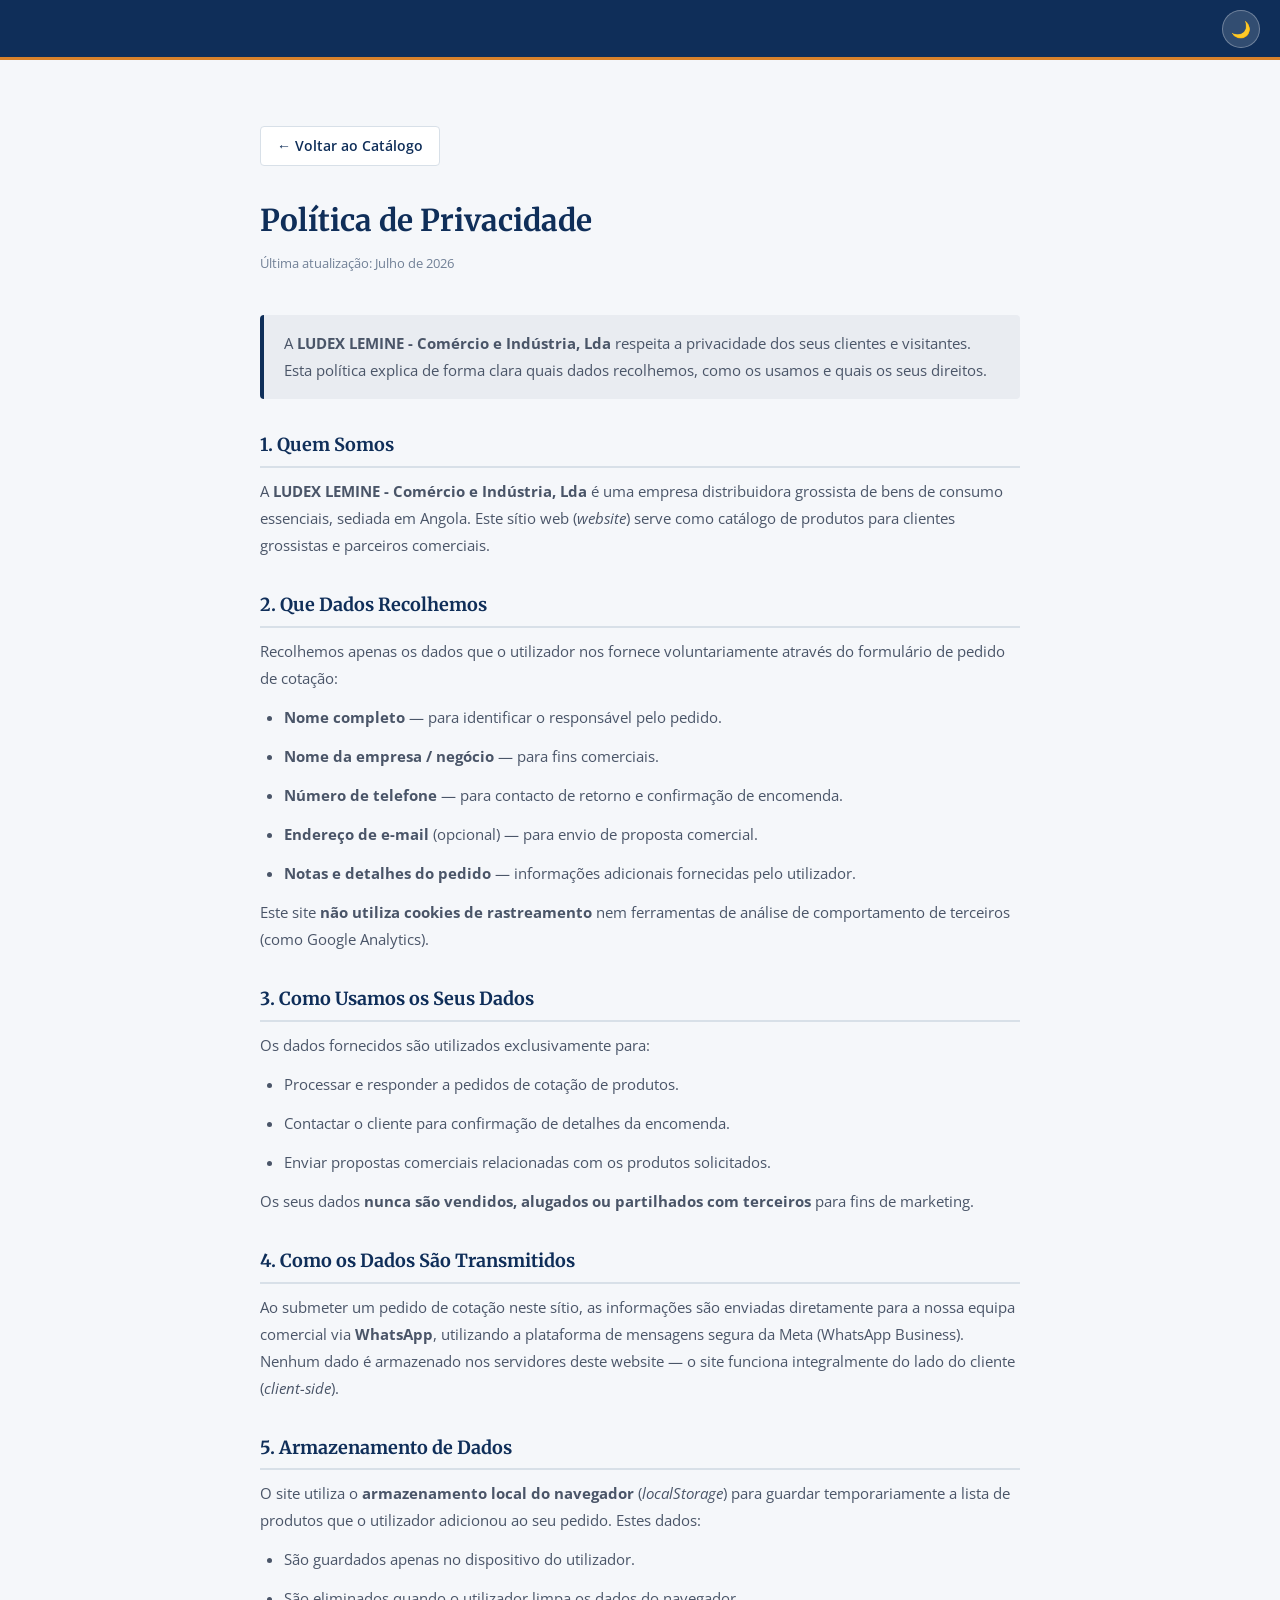
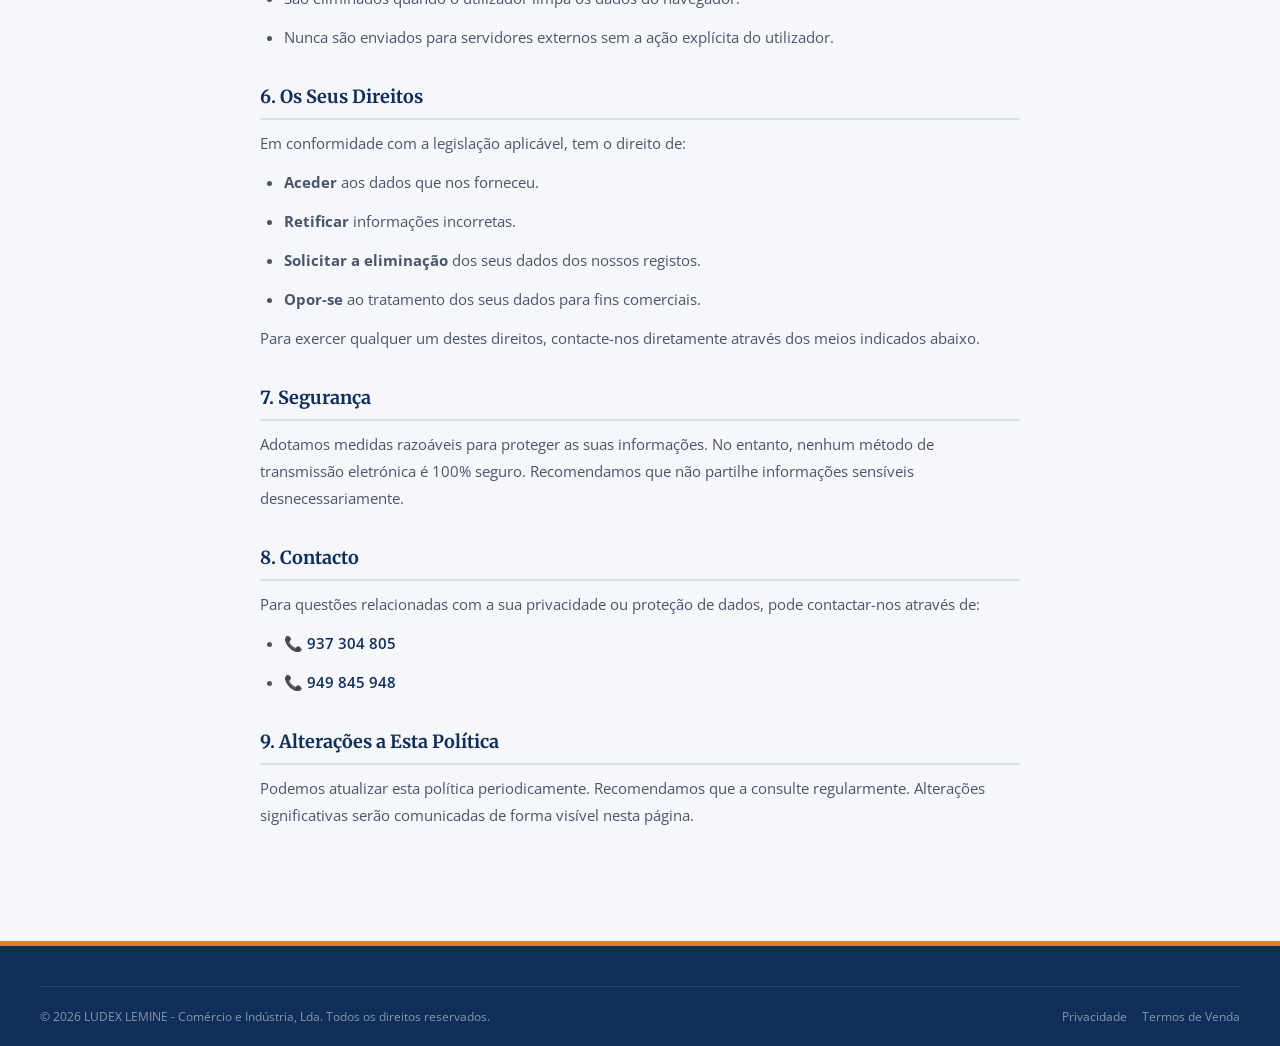
==== privacidade.html @ 573f387b "Update WhatsApp number to 937304805, remove logo from legal pages, fix dark mode in privacidade" ====
<!DOCTYPE html>
<html lang="pt">

<head>
    <meta charset="UTF-8">
    <meta name="viewport" content="width=device-width, initial-scale=1.0">
    <title>Política de Privacidade | LUDEX LEMINE</title>
    <meta name="description"
        content="Política de privacidade da LUDEX LEMINE - Comércio e Indústria, Lda. Saiba como tratamos os seus dados pessoais.">
    <link rel="stylesheet" href="index.css">
    <!-- Anti-flash: apply saved theme before CSS paints -->
    <script>(function(){var t=localStorage.getItem('ludex_theme'),d=window.matchMedia&&window.matchMedia('(prefers-color-scheme: dark)').matches;if(t==='dark'||(!t&&d))document.documentElement.setAttribute('data-theme','dark');}());</script>
    <style>
        .legal-page {
            max-width: 800px;
            margin: 40px auto;
            padding: 0 20px 60px;
        }

        .legal-page h1 {
            font-size: 30px;
            margin-bottom: 8px;
        }

        .legal-page .last-updated {
            font-size: 13px;
            color: #718096;
            margin-bottom: 40px;
        }

        .legal-page h2 {
            font-size: 18px;
            margin: 32px 0 10px;
            padding-bottom: 6px;
            border-bottom: 2px solid var(--color-border);
        }

        .legal-page p,
        .legal-page li {
            font-size: 15px;
            color: #4A5568;
            line-height: 1.8;
            margin-bottom: 12px;
        }

        .legal-page ul {
            padding-left: 24px;
        }

        .legal-page .back-link {
            display: inline-flex;
            align-items: center;
            gap: 8px;
            font-size: 14px;
            font-weight: 600;
            color: var(--color-primary);
            margin-bottom: 30px;
            border: 1px solid var(--color-border);
            padding: 8px 16px;
            border-radius: var(--border-radius);
            background: var(--color-white);
        }

        .legal-page .back-link:hover {
            background: var(--color-bg-light);
            color: var(--color-primary);
        }

        .legal-page .highlight-box {
            background-color: rgba(15, 46, 89, 0.05);
            border-left: 4px solid var(--color-primary);
            padding: 15px 20px;
            border-radius: var(--border-radius);
            margin: 20px 0;
        }

        .simple-header {
            background-color: var(--color-primary);
            border-bottom: 3px solid var(--color-accent-gold);
            padding: 15px 20px;
            display: flex;
            align-items: center;
            justify-content: center;
            position: relative;
            min-height: 60px;
        }

        /* --- Dark Mode Overrides for Legal Page --- */
        html[data-theme="dark"] .legal-page h1,
        html[data-theme="dark"] .legal-page h2 {
            color: #93C5FD;
        }
        html[data-theme="dark"] .legal-page .last-updated {
            color: #64748B;
        }
        html[data-theme="dark"] .legal-page p,
        html[data-theme="dark"] .legal-page li {
            color: #94A3B8;
        }
        html[data-theme="dark"] .legal-page h2 {
            border-bottom-color: #334155;
        }
        html[data-theme="dark"] .legal-page .back-link {
            background: #1E293B;
            border-color: #334155;
            color: #93C5FD;
        }
        html[data-theme="dark"] .legal-page .back-link:hover {
            background: #0F172A;
            color: #93C5FD;
        }
        html[data-theme="dark"] .legal-page .highlight-box {
            background-color: rgba(96, 165, 250, 0.08);
            border-left-color: #60A5FA;
        }
        html[data-theme="dark"] footer .footer-bottom {
            color: rgba(255,255,255,0.5);
        }
        html[data-theme="dark"] footer .footer-bottom-links a {
            color: rgba(255,255,255,0.5);
        }
    </style>
</head>

<body style="padding-top: 0;">

    <div class="simple-header">
        <button class="theme-toggle-btn simple-header-theme-btn" aria-label="Mudar para Modo Escuro">🌙</button>
    </div>

    <div class="legal-page">
        <br>
        <a href="Index.html" class="back-link">← Voltar ao Catálogo</a>

        <h1>Política de Privacidade</h1>
        <p class="last-updated">Última atualização: Julho de 2026</p>

        <div class="highlight-box">
            <p style="margin: 0;">A <strong>LUDEX LEMINE - Comércio e Indústria, Lda</strong> respeita a privacidade dos
                seus clientes e visitantes. Esta política explica de forma clara quais dados recolhemos, como os usamos
                e quais os seus direitos.</p>
        </div>

        <h2>1. Quem Somos</h2>
        <p>A <strong>LUDEX LEMINE - Comércio e Indústria, Lda</strong> é uma empresa distribuidora grossista de bens de
            consumo essenciais, sediada em Angola. Este sítio web (<em>website</em>) serve como catálogo de produtos
            para clientes grossistas e parceiros comerciais.</p>

        <h2>2. Que Dados Recolhemos</h2>
        <p>Recolhemos apenas os dados que o utilizador nos fornece voluntariamente através do formulário de pedido de
            cotação:</p>
        <ul>
            <li><strong>Nome completo</strong> — para identificar o responsável pelo pedido.</li>
            <li><strong>Nome da empresa / negócio</strong> — para fins comerciais.</li>
            <li><strong>Número de telefone</strong> — para contacto de retorno e confirmação de encomenda.</li>
            <li><strong>Endereço de e-mail</strong> (opcional) — para envio de proposta comercial.</li>
            <li><strong>Notas e detalhes do pedido</strong> — informações adicionais fornecidas pelo utilizador.</li>
        </ul>
        <p>Este site <strong>não utiliza cookies de rastreamento</strong> nem ferramentas de análise de comportamento de
            terceiros (como Google Analytics).</p>

        <h2>3. Como Usamos os Seus Dados</h2>
        <p>Os dados fornecidos são utilizados exclusivamente para:</p>
        <ul>
            <li>Processar e responder a pedidos de cotação de produtos.</li>
            <li>Contactar o cliente para confirmação de detalhes da encomenda.</li>
            <li>Enviar propostas comerciais relacionadas com os produtos solicitados.</li>
        </ul>
        <p>Os seus dados <strong>nunca são vendidos, alugados ou partilhados com terceiros</strong> para fins de
            marketing.</p>

        <h2>4. Como os Dados São Transmitidos</h2>
        <p>Ao submeter um pedido de cotação neste sítio, as informações são enviadas diretamente para a nossa equipa
            comercial via <strong>WhatsApp</strong>, utilizando a plataforma de mensagens segura da Meta (WhatsApp
            Business). Nenhum dado é armazenado nos servidores deste website — o site funciona integralmente do lado do
            cliente (<em>client-side</em>).</p>

        <h2>5. Armazenamento de Dados</h2>
        <p>O site utiliza o <strong>armazenamento local do navegador</strong> (<em>localStorage</em>) para guardar
            temporariamente a lista de produtos que o utilizador adicionou ao seu pedido. Estes dados:</p>
        <ul>
            <li>São guardados apenas no dispositivo do utilizador.</li>
            <li>São eliminados quando o utilizador limpa os dados do navegador.</li>
            <li>Nunca são enviados para servidores externos sem a ação explícita do utilizador.</li>
        </ul>

        <h2>6. Os Seus Direitos</h2>
        <p>Em conformidade com a legislação aplicável, tem o direito de:</p>
        <ul>
            <li><strong>Aceder</strong> aos dados que nos forneceu.</li>
            <li><strong>Retificar</strong> informações incorretas.</li>
            <li><strong>Solicitar a eliminação</strong> dos seus dados dos nossos registos.</li>
            <li><strong>Opor-se</strong> ao tratamento dos seus dados para fins comerciais.</li>
        </ul>
        <p>Para exercer qualquer um destes direitos, contacte-nos diretamente através dos meios indicados abaixo.</p>

        <h2>7. Segurança</h2>
        <p>Adotamos medidas razoáveis para proteger as suas informações. No entanto, nenhum método de transmissão
            eletrónica é 100% seguro. Recomendamos que não partilhe informações sensíveis desnecessariamente.</p>

        <h2>8. Contacto</h2>
        <p>Para questões relacionadas com a sua privacidade ou proteção de dados, pode contactar-nos através de:</p>
        <ul>
            <li>📞 <a href="tel:937304805" style="color: var(--color-primary); font-weight: 600;">937 304 805</a></li>
            <li>📞 <a href="tel:949845948" style="color: var(--color-primary); font-weight: 600;">949 845 948</a></li>
        </ul>

        <h2>9. Alterações a Esta Política</h2>
        <p>Podemos atualizar esta política periodicamente. Recomendamos que a consulte regularmente. Alterações
            significativas serão comunicadas de forma visível nesta página.</p>
    </div>

    <footer id="contactSection">
        <div class="footer-bottom" style="text-align: center;">
            <div>© 2026 LUDEX LEMINE - Comércio e Indústria, Lda. Todos os direitos reservados.</div>
            <div class="footer-bottom-links">
                <a href="privacidade.html">Privacidade</a>
                <a href="termos.html">Termos de Venda</a>
            </div>
        </div>
    </footer>

    <script src="theme.js"></script>
</body>

</html>
---- index.css ----
@import url('https://fonts.googleapis.com/css2?family=Merriweather:ital,wght@0,300;0,400;0,700;1,300&family=Open+Sans:wght@300;400;500;600;700&display=swap');

:root {
    --color-primary: #0F2E59;       /* Deep Navy Blue */
    --color-secondary: #2B3542;     /* Charcoal Gray */
    --color-accent-gold: #D9822B;   /* Cautionary Gold */
    --color-accent-green: #206A42;  /* Forest Green */
    --color-bg-light: #F5F7FA;      /* Light Institutional Background */
    --color-white: #FFFFFF;
    --color-border: #D8E0E8;        /* Industrial grayish blue border */
    --color-border-dark: #A0B2C6;   /* Stronger border */
    --font-serif: 'Merriweather', Georgia, serif;
    --font-sans: 'Open Sans', Helvetica, Arial, sans-serif;
    --shadow-sm: 0 2px 4px rgba(15, 46, 89, 0.08);
    --shadow-md: 0 4px 10px rgba(15, 46, 89, 0.12);
    --shadow-lg: 0 10px 25px rgba(15, 46, 89, 0.18);
    --transition-smooth: all 0.25s cubic-bezier(0.4, 0, 0.2, 1);
    --border-radius: 4px;           /* Classic B2B traditional straight-edge styling */
    --max-width: 1200px;
}

/* Base Reset & Styles */
* {
    box-sizing: border-box;
    margin: 0;
    padding: 0;
}

body {
    font-family: var(--font-sans);
    background-color: var(--color-bg-light);
    color: var(--color-secondary);
    line-height: 1.6;
    padding-top: 75px; /* Space for sticky single-row header */
}

/* Headings */
h1, h2, h3, h4, h5, h6 {
    font-family: var(--font-serif);
    color: var(--color-primary);
    font-weight: 700;
}

p {
    color: #4A5568;
}

a {
    color: var(--color-primary);
    text-decoration: none;
    transition: var(--transition-smooth);
}

a:hover {
    color: var(--color-accent-gold);
}

button {
    font-family: var(--font-sans);
    cursor: pointer;
    border: none;
    background: none;
    transition: var(--transition-smooth);
}

/* Sticky Header styling (Compact Single-Row) */
header {
    position: fixed;
    top: 0;
    left: 0;
    right: 0;
    z-index: 1000;
    background-color: var(--color-white);
    border-bottom: 3px solid var(--color-primary);
    box-shadow: var(--shadow-md);
    height: 70px;
}

.header-bar {
    display: flex;
    justify-content: space-between;
    align-items: center;
    max-width: var(--max-width);
    margin: 0 auto;
    padding: 0 20px;
    height: 100%;
}

.menu-trigger {
    font-size: 24px;
    color: var(--color-primary);
    padding: 5px;
    display: flex;
    align-items: center;
}

.logo-container {
    height: 100%;
    display: flex;
    align-items: center;
    justify-content: center;
}

.logo-container img {
    height: 44px; /* Sleeker, more compact size */
    object-fit: contain;
}

.header-actions {
    display: flex;
    align-items: center;
    gap: 12px;
}

.header-icon-btn {
    font-size: 18px;
    color: var(--color-primary);
    padding: 8px;
    border: 1px solid var(--color-border);
    border-radius: var(--border-radius);
    background-color: var(--color-bg-light);
    display: flex;
    align-items: center;
    justify-content: center;
}

.header-icon-btn:hover {
    background-color: #E2E8F0;
}

.inquiry-badge-btn {
    position: relative;
    font-size: 18px;
    color: var(--color-primary);
    padding: 8px;
    border: 1px solid var(--color-border);
    border-radius: var(--border-radius);
    background-color: var(--color-bg-light);
    display: flex;
    align-items: center;
    justify-content: center;
}

.inquiry-badge-btn:hover {
    background-color: #E2E8F0;
}

.inquiry-count {
    position: absolute;
    top: -5px;
    right: -5px;
    background-color: var(--color-accent-gold);
    color: var(--color-white);
    font-size: 11px;
    font-weight: 700;
    width: 20px;
    height: 20px;
    border-radius: 50%;
    display: flex;
    align-items: center;
    justify-content: center;
    box-shadow: 0 2px 4px rgba(0,0,0,0.2);
}

/* Expandable Search Overlay styling */
.search-overlay {
    position: absolute;
    top: 0;
    left: 0;
    width: 100%;
    height: 100%;
    background-color: var(--color-primary);
    z-index: 1010;
    display: none;
    align-items: center;
    padding: 0 20px;
    animation: fadeIn 0.2s ease-out;
}

.search-overlay.active {
    display: flex;
}

.search-overlay-form {
    display: flex;
    align-items: center;
    width: 100%;
    max-width: var(--max-width);
    margin: 0 auto;
    gap: 15px;
}

.search-back-btn {
    font-size: 24px;
    color: var(--color-white);
    display: flex;
    align-items: center;
    justify-content: center;
    padding: 5px;
}

.search-overlay-input {
    flex-grow: 1;
    background: transparent;
    border: none;
    border-bottom: 2px solid rgba(255, 255, 255, 0.6);
    color: var(--color-white);
    font-size: 16px;
    padding: 6px 0;
    outline: none;
    font-family: var(--font-sans);
    transition: var(--transition-smooth);
}

.search-overlay-input:focus {
    border-bottom-color: var(--color-white);
}

.search-overlay-input::placeholder {
    color: rgba(255, 255, 255, 0.6);
}

.search-submit-btn {
    font-size: 18px;
    color: var(--color-white);
    padding: 5px;
    display: flex;
    align-items: center;
    justify-content: center;
}

/* Mobile Navigation Menu Drawer */
.nav-overlay {
    position: fixed;
    top: 0;
    left: 0;
    right: 0;
    bottom: 0;
    background-color: rgba(15, 46, 89, 0.6);
    backdrop-filter: blur(4px);
    z-index: 1999;
    opacity: 0;
    pointer-events: none;
    transition: var(--transition-smooth);
}

.nav-overlay.active {
    opacity: 1;
    pointer-events: auto;
}

.nav-drawer {
    position: fixed;
    top: 0;
    left: -300px;
    width: 300px;
    height: 100%;
    background-color: var(--color-white);
    z-index: 2000;
    box-shadow: var(--shadow-lg);
    display: flex;
    flex-direction: column;
    transition: var(--transition-smooth);
}

.nav-drawer.active {
    left: 0;
}

.drawer-header {
    padding: 20px;
    border-bottom: 2px solid var(--color-bg-light);
    display: flex;
    justify-content: space-between;
    align-items: center;
}

.drawer-header h3 {
    font-size: 18px;
}

.close-btn {
    font-size: 22px;
    color: var(--color-secondary);
    padding: 5px;
}

.close-btn:hover {
    color: var(--color-accent-gold);
}

.nav-links {
    list-style: none;
    padding: 20px 0;
}

.nav-links li a {
    display: block;
    padding: 12px 25px;
    font-size: 16px;
    font-weight: 600;
    border-left: 4px solid transparent;
    color: var(--color-secondary);
}

.nav-links li a:hover,
.nav-links li a.active {
    background-color: var(--color-bg-light);
    color: var(--color-primary);
    border-left-color: var(--color-primary);
}

/* Main Container Layout */
main {
    max-width: var(--max-width);
    margin: 0 auto;
    padding: 20px;
}

/* Top Categories Section */
.top-categories-section {
    margin-bottom: 40px;
}

.section-title {
    font-size: 24px;
    margin-bottom: 20px;
    position: relative;
    padding-bottom: 8px;
    border-bottom: 2px solid var(--color-border);
}

.section-title::after {
    content: '';
    position: absolute;
    bottom: -2px;
    left: 0;
    width: 60px;
    height: 4px;
    background-color: var(--color-primary);
}

.categories-grid {
    display: grid;
    grid-template-columns: 1fr;
    gap: 15px;
}

@media(min-width: 576px) {
    .categories-grid {
        grid-template-columns: repeat(3, 1fr);
    }
}

.category-card {
    background-color: var(--color-white);
    border: 1px solid var(--color-border);
    border-radius: var(--border-radius);
    padding: 20px;
    display: flex;
    align-items: center;
    gap: 15px;
    cursor: pointer;
    box-shadow: var(--shadow-sm);
    transition: var(--transition-smooth);
}

.category-card:hover {
    transform: translateY(-3px);
    box-shadow: var(--shadow-md);
    border-color: var(--color-border-dark);
}

.category-icon {
    font-size: 28px;
    width: 50px;
    height: 50px;
    border-radius: var(--border-radius);
    display: flex;
    align-items: center;
    justify-content: center;
    background-color: var(--color-bg-light);
    color: var(--color-primary);
    border: 1px solid var(--color-border);
}

.category-card.sugar .category-icon {
    color: var(--color-accent-green);
    background-color: rgba(32, 106, 66, 0.08);
    border-color: rgba(32, 106, 66, 0.2);
}

.category-card.oil .category-icon {
    color: var(--color-accent-gold);
    background-color: rgba(217, 130, 43, 0.08);
    border-color: rgba(217, 130, 43, 0.2);
}

.category-card.fuel .category-icon {
    color: var(--color-primary);
    background-color: rgba(15, 46, 89, 0.08);
    border-color: rgba(15, 46, 89, 0.2);
}

.category-info h3 {
    font-size: 16px;
    margin-bottom: 2px;
}

.category-info p {
    font-size: 12px;
    color: #718096;
}

/* Catalog Catalog Filter Bar */
.catalog-filter-bar {
    display: flex;
    flex-wrap: wrap;
    justify-content: space-between;
    align-items: center;
    gap: 15px;
    margin-bottom: 20px;
    background-color: var(--color-white);
    padding: 12px 20px;
    border: 1px solid var(--color-border);
    border-radius: var(--border-radius);
    box-shadow: var(--shadow-sm);
}

.filter-group {
    display: flex;
    flex-wrap: wrap;
    gap: 10px;
}

.filter-btn {
    padding: 6px 14px;
    font-size: 13px;
    font-weight: 600;
    border-radius: var(--border-radius);
    border: 1px solid var(--color-border);
    background-color: var(--color-white);
    color: var(--color-secondary);
}

.filter-btn:hover {
    background-color: var(--color-bg-light);
    border-color: var(--color-border-dark);
}

.filter-btn.active {
    background-color: var(--color-primary);
    color: var(--color-white);
    border-color: var(--color-primary);
}

.catalog-stats {
    font-size: 13px;
    color: #718096;
    font-weight: 500;
}

/* Product Catalog Grid Layout */
.catalog-grid {
    display: grid;
    grid-template-columns: 1fr;
    gap: 20px;
    margin-bottom: 40px;
}

@media(min-width: 576px) {
    .catalog-grid {
        grid-template-columns: repeat(2, 1fr);
    }
}

@media(min-width: 992px) {
    .catalog-grid {
        grid-template-columns: repeat(3, 1fr);
    }
}

/* Product Card Styling */
.product-card {
    background-color: var(--color-white);
    border: 1px solid var(--color-border);
    border-radius: var(--border-radius);
    overflow: hidden;
    display: flex;
    flex-direction: column;
    box-shadow: var(--shadow-sm);
    transition: var(--transition-smooth);
}

.product-card:hover {
    transform: translateY(-5px);
    box-shadow: var(--shadow-md);
    border-color: var(--color-border-dark);
}

.product-image-container {
    height: 220px;
    background-color: #FFFFFF;
    position: relative;
    padding: 15px;
    display: flex;
    align-items: center;
    justify-content: center;
    border-bottom: 1px solid var(--color-bg-light);
    overflow: hidden;
    cursor: pointer;
}

.product-image-container img {
    max-width: 100%;
    max-height: 100%;
    object-fit: contain;
    transition: var(--transition-smooth);
    pointer-events: none; /* Prevents browser Google Lens search overlays */
}

.product-card:hover .product-image-container img {
    transform: scale(1.04);
}

.product-category-tag {
    display: inline-block;
    align-self: flex-start;
    font-size: 10px;
    font-weight: 700;
    text-transform: uppercase;
    padding: 3px 8px;
    border-radius: var(--border-radius);
    background-color: var(--color-bg-light);
    color: var(--color-primary);
    border: 1px solid var(--color-border);
    margin-bottom: 10px;
}

.product-card.sugar .product-category-tag {
    color: var(--color-accent-green);
    background-color: rgba(32, 106, 66, 0.08);
    border-color: rgba(32, 106, 66, 0.2);
}

.product-card.oil .product-category-tag {
    color: var(--color-accent-gold);
    background-color: rgba(217, 130, 43, 0.08);
    border-color: rgba(217, 130, 43, 0.2);
}

.product-card.fuel .product-category-tag {
    color: var(--color-primary);
    background-color: rgba(15, 46, 89, 0.08);
    border-color: rgba(15, 46, 89, 0.2);
}

.product-details {
    padding: 20px;
    display: flex;
    flex-direction: column;
    flex-grow: 1;
}

.product-name {
    font-size: 18px;
    margin-bottom: 8px;
    cursor: pointer;
    display: -webkit-box;
    -webkit-line-clamp: 2;
    -webkit-box-orient: vertical;
    overflow: hidden;
    height: 52px;
}

.product-name:hover {
    color: var(--color-accent-gold);
}

.product-meta-row {
    display: flex;
    justify-content: space-between;
    font-size: 12px;
    color: #718096;
    margin-bottom: 15px;
    background-color: var(--color-bg-light);
    padding: 6px 10px;
    border-radius: var(--border-radius);
    border: 1px solid #E2E8F0;
}

.product-pricing {
    margin-top: auto;
    margin-bottom: 15px;
}

.product-price-label {
    font-size: 11px;
    text-transform: uppercase;
    color: #718096;
    font-weight: 700;
}

.product-price {
    font-size: 22px;
    font-weight: 700;
    color: var(--color-primary);
    font-family: var(--font-sans);
}

.product-price span {
    font-size: 13px;
    font-weight: 500;
    color: #4A5568;
}

.card-actions {
    display: grid;
    grid-template-columns: 1fr;
    gap: 8px;
}

.card-btn {
    padding: 10px;
    font-size: 13px;
    font-weight: 700;
    text-transform: uppercase;
    text-align: center;
    border-radius: var(--border-radius);
    display: flex;
    align-items: center;
    justify-content: center;
    gap: 8px;
}

.btn-primary {
    background-color: var(--color-primary);
    color: var(--color-white);
    border: 1px solid var(--color-primary);
}

.btn-primary:hover {
    background-color: #0b2240;
    border-color: #0b2240;
}

.btn-secondary {
    background-color: var(--color-white);
    color: var(--color-primary);
    border: 1px solid var(--color-primary);
}

.btn-secondary:hover {
    background-color: var(--color-bg-light);
}

.btn-accent {
    background-color: var(--color-accent-gold);
    color: var(--color-white);
    border: 1px solid var(--color-accent-gold);
}

.btn-accent:hover {
    background-color: #c06d1c;
    border-color: #c06d1c;
}

.btn-accent-green {
    background-color: var(--color-accent-green);
    color: var(--color-white);
    border: 1px solid var(--color-accent-green);
}

.btn-accent-green:hover {
    background-color: #175333;
    border-color: #175333;
}

/* About Us Section styling */
.about-section {
    background-color: var(--color-white);
    border: 1px solid var(--color-border);
    border-radius: var(--border-radius);
    padding: 30px 20px;
    margin-bottom: 40px;
    box-shadow: var(--shadow-sm);
}

@media(min-width: 768px) {
    .about-section {
        padding: 40px;
        display: flex;
        align-items: center;
        gap: 40px;
    }
}

.about-content {
    flex: 1;
}

.about-content h2 {
    font-size: 26px;
    margin-bottom: 15px;
}

.about-content p {
    margin-bottom: 15px;
    font-size: 15px;
    color: #4A5568;
    text-align: justify;
}

.about-features {
    display: grid;
    grid-template-columns: repeat(2, 1fr);
    gap: 15px;
    margin-top: 25px;
}

.feature-box {
    border-left: 3px solid var(--color-primary);
    padding-left: 12px;
}

.feature-box h4 {
    font-size: 14px;
    text-transform: uppercase;
    font-weight: 700;
    margin-bottom: 4px;
}

.feature-box p {
    font-size: 12px;
    color: #718096;
    margin: 0;
}

.about-image {
    flex: 1;
    display: none;
}

@media(min-width: 768px) {
    .about-image {
        display: flex;
        align-items: center;
        justify-content: center;
        height: 280px;
    }
}

.about-image img {
    max-width: 100%;
    max-height: 100%;
    object-fit: contain;
}

/* Quote Request Inquiry Drawer */
.inquiry-drawer-overlay {
    position: fixed;
    top: 0;
    left: 0;
    right: 0;
    bottom: 0;
    background-color: rgba(15, 46, 89, 0.6);
    backdrop-filter: blur(4px);
    z-index: 1999;
    opacity: 0;
    pointer-events: none;
    transition: var(--transition-smooth);
}

.inquiry-drawer-overlay.active {
    opacity: 1;
    pointer-events: auto;
}

.inquiry-drawer {
    position: fixed;
    top: 0;
    right: -100%;
    width: 100%;
    max-width: 500px;
    height: 100%;
    background-color: var(--color-white);
    z-index: 2000;
    box-shadow: var(--shadow-lg);
    display: flex;
    flex-direction: column;
    transition: var(--transition-smooth);
}

.inquiry-drawer.active {
    right: 0;
}

.drawer-body {
    padding: 20px;
    flex-grow: 1;
    overflow-y: auto;
    display: flex;
    flex-direction: column;
    gap: 20px;
}

.inquiry-list-container {
    border: 1px solid var(--color-border);
    border-radius: var(--border-radius);
    padding: 10px;
    max-height: 250px;
    overflow-y: auto;
    background-color: var(--color-bg-light);
}

.inquiry-empty-state {
    text-align: center;
    padding: 30px 10px;
    color: #718096;
}

.inquiry-empty-state i {
    font-size: 36px;
    color: var(--color-border-dark);
    margin-bottom: 10px;
}

.inquiry-item {
    display: flex;
    align-items: center;
    gap: 12px;
    padding: 10px;
    background-color: var(--color-white);
    border: 1px solid var(--color-border);
    border-radius: var(--border-radius);
    margin-bottom: 8px;
}

.inquiry-item:last-child {
    margin-bottom: 0;
}

.inquiry-item img {
    width: 50px;
    height: 50px;
    object-fit: contain;
    border: 1px solid var(--color-bg-light);
}

.inquiry-item-details {
    flex-grow: 1;
}

.inquiry-item-name {
    font-size: 13px;
    font-weight: 700;
    color: var(--color-primary);
}

.inquiry-item-price {
    font-size: 12px;
    color: #4A5568;
    margin-top: 2px;
}

.inquiry-qty-control {
    display: flex;
    align-items: center;
    border: 1px solid var(--color-border);
    border-radius: var(--border-radius);
    overflow: hidden;
    height: 28px;
    flex-shrink: 0;
}

.inquiry-qty-btn {
    width: 28px;
    height: 100%;
    background-color: var(--color-bg-light);
    font-size: 14px;
    display: flex;
    align-items: center;
    justify-content: center;
    flex-shrink: 0;
    user-select: none;
}

.inquiry-qty-btn:hover {
    background-color: #E2E8F0;
}

.inquiry-qty-val {
    width: 40px;
    height: 100%;
    text-align: center;
    font-size: 13px;
    font-weight: 700;
    border: none;
    border-left: 1px solid var(--color-border);
    border-right: 1px solid var(--color-border);
    outline: none;
    background: transparent;
    -moz-appearance: textfield;
    flex-shrink: 0;
}

.inquiry-qty-val::-webkit-outer-spin-button,
.inquiry-qty-val::-webkit-inner-spin-button {
    -webkit-appearance: none;
    margin: 0;
}

.inquiry-remove-btn {
    font-size: 16px;
    color: #E53E3E;
    padding: 5px;
}

.inquiry-remove-btn:hover {
    color: #C53030;
}

/* WhatsApp Send Footer */
.drawer-subtitle {
    font-size: 13px;
    color: #718096;
    margin-bottom: 15px;
    padding-bottom: 12px;
    border-bottom: 1px solid var(--color-border);
}

.drawer-whatsapp-footer {
    position: sticky;
    bottom: 0;
    background: var(--color-white);
    padding: 15px 0 0 0;
    border-top: 1px solid var(--color-border);
    margin-top: 15px;
}

.order-total-row {
    display: flex;
    justify-content: space-between;
    font-size: 12px;
    font-weight: 700;
    color: #718096;
    text-transform: uppercase;
    letter-spacing: 0.5px;
    padding: 8px 0;
    margin-bottom: 10px;
}

.whatsapp-send-btn {
    width: 100%;
    display: flex;
    align-items: center;
    justify-content: center;
    gap: 10px;
    padding: 14px 20px;
    background-color: #25D366;
    color: white;
    font-size: 15px;
    font-weight: 700;
    border: none;
    border-radius: var(--border-radius);
    cursor: pointer;
    transition: var(--transition-smooth);
    font-family: var(--font-sans);
    box-shadow: 0 4px 12px rgba(37, 211, 102, 0.35);
}

.whatsapp-send-btn:hover {
    background-color: #1ebe5c;
    transform: translateY(-1px);
    box-shadow: 0 6px 16px rgba(37, 211, 102, 0.45);
}

.whatsapp-send-btn:active {
    transform: translateY(0);
}

.whatsapp-send-btn svg {
    width: 22px;
    height: 22px;
    flex-shrink: 0;
}

.drawer-whatsapp-note {
    text-align: center;
    font-size: 11px;
    color: #a0aec0;
    margin-top: 8px;
    padding-bottom: 5px;
}

/* Success View for Inquiry Submission */
.inquiry-success-view {
    text-align: center;
    padding: 40px 20px;
    display: flex;
    flex-direction: column;
    align-items: center;
    justify-content: center;
    gap: 15px;
    height: 100%;
}

.success-icon {
    width: 64px;
    height: 64px;
    border-radius: 50%;
    background-color: rgba(32, 106, 66, 0.1);
    color: var(--color-accent-green);
    display: flex;
    align-items: center;
    justify-content: center;
    font-size: 32px;
    border: 2px solid var(--color-accent-green);
}

.success-copy-box {
    border: 1px solid var(--color-border);
    border-radius: var(--border-radius);
    padding: 15px;
    background-color: var(--color-bg-light);
    font-size: 13px;
    text-align: left;
    white-space: pre-line;
    max-height: 200px;
    overflow-y: auto;
    width: 100%;
    margin-top: 10px;
    font-family: monospace;
}

/* Quick View Modal styling */
.modal-overlay {
    position: fixed;
    top: 0;
    left: 0;
    right: 0;
    bottom: 0;
    background-color: rgba(15, 46, 89, 0.6);
    backdrop-filter: blur(4px);
    z-index: 1999;
    opacity: 0;
    pointer-events: none;
    display: flex;
    align-items: center;
    justify-content: center;
    transition: var(--transition-smooth);
}

.modal-overlay.active {
    opacity: 1;
    pointer-events: auto;
}

.modal-window {
    background-color: var(--color-white);
    width: 95%;
    max-width: 800px;
    max-height: 90vh;
    border-radius: var(--border-radius);
    box-shadow: var(--shadow-lg);
    display: flex;
    flex-direction: column;
    overflow: hidden;
    transform: translateY(30px);
    transition: var(--transition-smooth);
    border: 1px solid var(--color-border);
}

.modal-overlay.active .modal-window {
    transform: translateY(0);
}

.modal-header {
    padding: 15px 20px;
    border-bottom: 1px solid var(--color-border);
    display: flex;
    justify-content: space-between;
    align-items: center;
}

.modal-header h3 {
    font-size: 18px;
}

.modal-body {
    padding: 20px;
    overflow-y: auto;
}

@media(min-width: 768px) {
    .modal-grid {
        display: grid;
        grid-template-columns: 1fr 1.2fr;
        gap: 25px;
    }
}

.modal-gallery-container {
    display: flex;
    flex-direction: column;
    gap: 10px;
    margin-bottom: 20px;
}

@media(min-width: 768px) {
    .modal-gallery-container {
        margin-bottom: 0;
    }
}

.modal-main-image {
    height: 250px;
    border: 1px solid var(--color-border);
    border-radius: var(--border-radius);
    display: flex;
    align-items: center;
    justify-content: center;
    background-color: #FFFFFF;
    padding: 10px;
}

.modal-main-image img {
    max-width: 100%;
    max-height: 100%;
    object-fit: contain;
    pointer-events: none; /* Prevents browser Google Lens search overlays */
}

.modal-thumbnails {
    display: flex;
    gap: 8px;
    justify-content: center;
}

.modal-thumb {
    width: 60px;
    height: 60px;
    border: 1px solid var(--color-border);
    border-radius: var(--border-radius);
    padding: 3px;
    background-color: #FFFFFF;
    cursor: pointer;
    display: flex;
    align-items: center;
    justify-content: center;
    opacity: 0.6;
    transition: var(--transition-smooth);
}

.modal-thumb:hover,
.modal-thumb.active {
    opacity: 1;
    border-color: var(--color-primary);
}

.modal-thumb img {
    max-width: 100%;
    max-height: 100%;
    object-fit: contain;
    pointer-events: none;
}

.modal-info {
    display: flex;
    flex-direction: column;
    gap: 15px;
}

.modal-product-name {
    font-size: 22px;
}

.modal-category-tag {
    display: inline-block;
    align-self: flex-start;
    font-size: 11px;
    font-weight: 700;
    text-transform: uppercase;
    padding: 3px 10px;
    border-radius: var(--border-radius);
    background-color: var(--color-bg-light);
    color: var(--color-primary);
    border: 1px solid var(--color-border);
}

.modal-desc {
    font-size: 14px;
    color: #4A5568;
}

.modal-specs-table {
    border-collapse: collapse;
    width: 100%;
    margin: 10px 0;
    font-size: 13px;
}

.modal-specs-table th,
.modal-specs-table td {
    padding: 8px 12px;
    text-align: left;
    border-bottom: 1px solid var(--color-border);
}

.modal-specs-table th {
    background-color: var(--color-bg-light);
    color: var(--color-primary);
    font-weight: 700;
    width: 40%;
}

.modal-specs-table tr:hover {
    background-color: #F8FAFC;
}

.modal-moq-info {
    display: flex;
    align-items: center;
    gap: 8px;
    padding: 8px 15px;
    background-color: rgba(217, 130, 43, 0.08);
    border: 1px solid rgba(217, 130, 43, 0.2);
    border-radius: var(--border-radius);
    font-size: 13px;
    font-weight: 600;
    color: #9A5A1B;
}

.modal-moq-info i {
    color: var(--color-accent-gold);
    font-size: 16px;
}

.modal-pricing-box {
    background-color: var(--color-bg-light);
    padding: 15px;
    border-radius: var(--border-radius);
    border: 1px solid var(--color-border);
    display: flex;
    justify-content: space-between;
    align-items: center;
}

.modal-price-label {
    font-size: 12px;
    text-transform: uppercase;
    color: #718096;
    font-weight: 700;
}

.modal-price-val {
    font-size: 26px;
    font-weight: 700;
    color: var(--color-primary);
}

.modal-actions {
    display: grid;
    grid-template-columns: 1fr;
    gap: 10px;
}

@media(min-width: 480px) {
    .modal-actions {
        grid-template-columns: repeat(2, 1fr);
    }
}

/* Footer Section Styling */
footer {
    background-color: var(--color-primary);
    color: var(--color-white);
    padding: 40px 20px 20px 20px;
    border-top: 5px solid var(--color-accent-gold);
}

.footer-container {
    max-width: var(--max-width);
    margin: 0 auto;
    display: grid;
    grid-template-columns: 1fr;
    gap: 30px;
    margin-bottom: 40px;
}

@media(min-width: 768px) {
    .footer-container {
        grid-template-columns: 1.2fr 1fr 1fr;
    }
}

.footer-brand h2 {
    color: var(--color-white);
    font-size: 20px;
    margin-bottom: 12px;
}

.footer-brand p {
    color: rgba(255,255,255,0.7);
    font-size: 13px;
    margin-bottom: 15px;
}

.footer-brand img {
    /* Logo has transparent bg — colors display naturally on navy */
    max-width: 180px;
    height: auto;
    margin-top: 5px;
}

.footer-section-title {
    color: var(--color-accent-gold);
    font-size: 15px;
    text-transform: uppercase;
    margin-bottom: 15px;
    position: relative;
    padding-bottom: 6px;
    border-bottom: 1px solid rgba(255, 255, 255, 0.15);
}

.footer-links {
    list-style: none;
}

.footer-links li {
    margin-bottom: 8px;
}

.footer-links li a {
    color: rgba(255,255,255,0.8);
    font-size: 13px;
}

.footer-links li a:hover {
    color: var(--color-accent-gold);
    padding-left: 4px;
}

.footer-contacts-list {
    list-style: none;
}

.footer-contacts-list li {
    display: flex;
    align-items: flex-start;
    gap: 12px;
    font-size: 13px;
    color: rgba(255,255,255,0.8);
    margin-bottom: 12px;
}

.footer-contacts-list li i {
    color: var(--color-accent-gold);
    font-size: 16px;
    margin-top: 2px;
}

.footer-phone-link {
    color: var(--color-white);
    font-size: 15px;
    font-weight: 700;
}

.footer-phone-link:hover {
    color: var(--color-accent-gold);
}

.footer-bottom {
    max-width: var(--max-width);
    margin: 0 auto;
    padding-top: 20px;
    border-top: 1px solid rgba(255, 255, 255, 0.1);
    display: flex;
    flex-direction: column;
    align-items: center;
    gap: 10px;
    font-size: 12px;
    color: rgba(255,255,255,0.5);
}

@media(min-width: 576px) {
    .footer-bottom {
        flex-direction: row;
        justify-content: space-between;
    }
}

.footer-bottom-links {
    display: flex;
    gap: 15px;
}

.footer-bottom-links a {
    color: rgba(255,255,255,0.5);
}

.footer-bottom-links a:hover {
    color: var(--color-accent-gold);
}

/* Responsive Overrides & Helper Classes */
.hidden {
    display: none !important;
}

.text-center {
    text-align: center;
}

/* Animations */
@keyframes fadeIn {
    from { opacity: 0; }
    to { opacity: 1; }
}

@keyframes slideUp {
    from { transform: translateY(20px); opacity: 0; }
    to { transform: translateY(0); opacity: 1; }
}

@keyframes badgePulse {
    0%   { transform: scale(1); border-color: var(--color-border); }
    50%  { transform: scale(1.2); border-color: var(--color-accent-gold); box-shadow: 0 0 0 3px rgba(217, 130, 43, 0.25); }
    100% { transform: scale(1); border-color: var(--color-border); }
}

.fade-in {
    animation: fadeIn 0.25s ease-out forwards;
}

.slide-up {
    animation: slideUp 0.3s cubic-bezier(0.4, 0, 0.2, 1) forwards;
}

.badge-pulse {
    animation: badgePulse 0.4s cubic-bezier(0.4, 0, 0.2, 1) forwards;
}

/* ===================================================
   THEME TOGGLE BUTTON STYLES
   =================================================== */

.theme-toggle-btn {
    cursor: pointer;
    display: flex;
    align-items: center;
    justify-content: center;
    transition: var(--transition-smooth);
}

/* Theme button inside .simple-header on legal pages */
.simple-header-theme-btn {
    position: absolute;
    right: 20px;
    top: 50%;
    transform: translateY(-50%);
    background: rgba(255, 255, 255, 0.15);
    border: 1px solid rgba(255, 255, 255, 0.3);
    border-radius: 50%;
    width: 38px;
    height: 38px;
    color: white;
    font-size: 16px;
    padding: 0;
    flex-shrink: 0;
}

.simple-header-theme-btn:hover {
    background: rgba(255, 255, 255, 0.28);
    transform: translateY(-50%) scale(1.07);
}

/* Theme toggle section at the bottom of the nav sidebar */
.nav-theme-footer {
    margin-top: auto;
    border-top: 1px solid var(--color-border);
    padding: 5px 0;
}

.nav-theme-btn {
    width: 100%;
    text-align: left;
    padding: 14px 25px;
    font-size: 15px;
    font-weight: 600;
    color: var(--color-secondary);
    background: none;
    border: none;
    display: flex;
    align-items: center;
    gap: 10px;
    justify-content: flex-start;
}

.nav-theme-btn:hover {
    background-color: var(--color-bg-light);
    color: var(--color-primary);
}

/* ===================================================
   DARK MODE OVERRIDES  [data-theme="dark"]
   =================================================== */

html[data-theme="dark"] {
    --color-secondary:    #CBD5E1;
    --color-bg-light:     #0F172A;
    --color-white:        #1E293B;
    --color-border:       #334155;
    --color-border-dark:  #475569;
    --shadow-sm:  0 2px 4px rgba(0, 0, 0, 0.40);
    --shadow-md:  0 4px 12px rgba(0, 0, 0, 0.50);
    --shadow-lg:  0 10px 30px rgba(0, 0, 0, 0.65);
}

/* --- Base --- */
html[data-theme="dark"] body {
    background-color: #0F172A;
    color: #CBD5E1;
}

html[data-theme="dark"] p {
    color: #94A3B8;
}

/* Headings — override navy --color-primary that would be invisible on dark bg */
html[data-theme="dark"] h1,
html[data-theme="dark"] h2,
html[data-theme="dark"] h3,
html[data-theme="dark"] h4,
html[data-theme="dark"] h5,
html[data-theme="dark"] h6 {
    color: #93C5FD;
}

/* Footer + simple-header headings stay white on their dark navy background */
html[data-theme="dark"] footer h1,
html[data-theme="dark"] footer h2,
html[data-theme="dark"] footer h3 {
    color: white;
}

/* Drawer & modal titles — neutral light, not blue */
html[data-theme="dark"] .drawer-header h3,
html[data-theme="dark"] .modal-header h3 {
    color: #E2E8F0;
}

/* Links */
html[data-theme="dark"] a {
    color: #93C5FD;
}
html[data-theme="dark"] a:hover {
    color: var(--color-accent-gold);
}

/* Footer links keep their own white treatment */
html[data-theme="dark"] footer a,
html[data-theme="dark"] .footer-links li a {
    color: rgba(255, 255, 255, 0.8);
}
html[data-theme="dark"] footer a:hover,
html[data-theme="dark"] .footer-links li a:hover {
    color: var(--color-accent-gold);
}
html[data-theme="dark"] .footer-phone-link {
    color: white;
}
html[data-theme="dark"] .footer-phone-link:hover {
    color: var(--color-accent-gold);
}

/* --- Header --- */
html[data-theme="dark"] header {
    background-color: #1E293B;
    border-bottom-color: #334155;
    box-shadow: 0 2px 8px rgba(0, 0, 0, 0.5);
}

html[data-theme="dark"] .menu-trigger {
    color: #CBD5E1;
}

html[data-theme="dark"] .header-icon-btn,
html[data-theme="dark"] .inquiry-badge-btn {
    background-color: #263347;
    border-color: #334155;
    color: #CBD5E1;
}
html[data-theme="dark"] .header-icon-btn:hover,
html[data-theme="dark"] .inquiry-badge-btn:hover {
    background-color: #334155;
}

/* --- Navigation Drawer --- */
html[data-theme="dark"] .nav-drawer {
    background-color: #1E293B;
}
html[data-theme="dark"] .drawer-header {
    border-bottom-color: #334155;
}
html[data-theme="dark"] .nav-links li a {
    color: #CBD5E1;
}
html[data-theme="dark"] .nav-links li a:hover,
html[data-theme="dark"] .nav-links li a.active {
    background-color: #0F172A;
    color: #93C5FD;
    border-left-color: #93C5FD;
}
html[data-theme="dark"] .nav-theme-footer {
    border-top-color: #334155;
}
html[data-theme="dark"] .nav-theme-btn {
    color: #94A3B8;
}
html[data-theme="dark"] .nav-theme-btn:hover {
    background-color: #0F172A;
    color: #93C5FD;
}

/* --- Section titles --- */
html[data-theme="dark"] .section-title {
    border-bottom-color: #334155;
}
html[data-theme="dark"] .section-title::after {
    background-color: #60A5FA;
}

/* --- Category Cards --- */
html[data-theme="dark"] .category-icon {
    background-color: #0F172A;
    border-color: #334155;
}
html[data-theme="dark"] .category-card.sugar .category-icon {
    background-color: rgba(32, 106, 66, 0.18);
    border-color: rgba(32, 106, 66, 0.35);
}
html[data-theme="dark"] .category-card.oil .category-icon {
    background-color: rgba(217, 130, 43, 0.14);
    border-color: rgba(217, 130, 43, 0.28);
}
html[data-theme="dark"] .category-card.fuel .category-icon {
    background-color: rgba(96, 165, 250, 0.14);
    border-color: rgba(96, 165, 250, 0.28);
    color: #93C5FD;
}
html[data-theme="dark"] .category-info p {
    color: #64748B;
}

/* --- Filter Bar --- */
html[data-theme="dark"] .filter-btn {
    background-color: #1E293B;
    color: #94A3B8;
    border-color: #334155;
}
html[data-theme="dark"] .filter-btn:hover {
    background-color: #0F172A;
    border-color: #475569;
    color: #CBD5E1;
}
html[data-theme="dark"] .filter-btn.active {
    background-color: #1D4ED8;
    border-color: #1D4ED8;
    color: white;
}
html[data-theme="dark"] .catalog-stats {
    color: #64748B;
}

/* --- Product Cards --- */
/* Keep image background near-white for product photo clarity */
html[data-theme="dark"] .product-image-container {
    background-color: #f1f5f9;
    border-bottom-color: #334155;
}

html[data-theme="dark"] .product-category-tag {
    background-color: #0F172A;
    border-color: #334155;
    color: #93C5FD;
}
html[data-theme="dark"] .product-card.sugar .product-category-tag {
    background-color: rgba(32, 106, 66, 0.20);
    border-color: rgba(32, 106, 66, 0.38);
    color: #6EE7B7;
}
html[data-theme="dark"] .product-card.oil .product-category-tag {
    background-color: rgba(217, 130, 43, 0.16);
    border-color: rgba(217, 130, 43, 0.32);
    color: var(--color-accent-gold);
}
html[data-theme="dark"] .product-card.fuel .product-category-tag {
    background-color: rgba(96, 165, 250, 0.14);
    border-color: rgba(96, 165, 250, 0.28);
    color: #93C5FD;
}

html[data-theme="dark"] .product-name {
    color: #E2E8F0;
}
html[data-theme="dark"] .product-name:hover {
    color: var(--color-accent-gold);
}

html[data-theme="dark"] .product-meta-row {
    background-color: #0F172A;
    border-color: #334155;
    color: #64748B;
}

html[data-theme="dark"] .product-price-label {
    color: #64748B;
}
html[data-theme="dark"] .product-price {
    color: #93C5FD;
}
html[data-theme="dark"] .product-price span {
    color: #94A3B8;
}

/* --- Buttons --- */
html[data-theme="dark"] .btn-primary {
    background-color: #1D4ED8;
    border-color: #1D4ED8;
}
html[data-theme="dark"] .btn-primary:hover {
    background-color: #1E40AF;
    border-color: #1E40AF;
}
html[data-theme="dark"] .btn-secondary {
    background-color: transparent;
    color: #93C5FD;
    border-color: #475569;
}
html[data-theme="dark"] .btn-secondary:hover {
    background-color: #0F172A;
    color: #93C5FD;
}

/* --- About Section --- */
html[data-theme="dark"] .about-section {
    border-color: #334155;
}
html[data-theme="dark"] .about-content p {
    color: #94A3B8;
}
html[data-theme="dark"] .feature-box {
    border-left-color: #60A5FA;
}
html[data-theme="dark"] .feature-box h4 {
    color: #93C5FD;
}
html[data-theme="dark"] .feature-box p {
    color: #64748B;
}

/* --- Inquiry Drawer --- */
html[data-theme="dark"] .inquiry-drawer {
    background-color: #1E293B;
}
html[data-theme="dark"] .inquiry-list-container {
    background-color: #0F172A;
    border-color: #334155;
}
html[data-theme="dark"] .inquiry-empty-state {
    color: #64748B;
}
html[data-theme="dark"] .inquiry-item {
    background-color: #1E293B;
    border-color: #334155;
}
html[data-theme="dark"] .inquiry-item-name {
    color: #93C5FD;
}
html[data-theme="dark"] .inquiry-item-price {
    color: #94A3B8;
}
html[data-theme="dark"] .inquiry-qty-control {
    border-color: #334155;
}
html[data-theme="dark"] .inquiry-qty-btn {
    background-color: #0F172A;
    color: #CBD5E1;
}
html[data-theme="dark"] .inquiry-qty-btn:hover {
    background-color: #334155;
}
html[data-theme="dark"] .inquiry-qty-val {
    background-color: transparent;
    color: #E2E8F0;
    border-color: #334155;
}
html[data-theme="dark"] .drawer-subtitle {
    color: #64748B;
    border-bottom-color: #334155;
}
html[data-theme="dark"] .drawer-whatsapp-footer {
    background-color: #1E293B;
    border-top-color: #334155;
}
html[data-theme="dark"] .order-total-row {
    color: #64748B;
}
html[data-theme="dark"] .drawer-whatsapp-note {
    color: #475569;
}

/* --- Quick View Modal --- */
html[data-theme="dark"] .modal-window {
    background-color: #1E293B;
    border-color: #334155;
}
html[data-theme="dark"] .modal-header {
    border-bottom-color: #334155;
}
html[data-theme="dark"] .modal-product-name {
    color: #E2E8F0;
}
html[data-theme="dark"] .modal-main-image {
    background-color: #f1f5f9;
    border-color: #334155;
}
html[data-theme="dark"] .modal-thumb {
    background-color: #f1f5f9;
    border-color: #334155;
}
html[data-theme="dark"] .modal-thumb.active,
html[data-theme="dark"] .modal-thumb:hover {
    border-color: #60A5FA;
}
html[data-theme="dark"] .modal-desc {
    color: #94A3B8;
}
html[data-theme="dark"] .modal-category-tag {
    background-color: #0F172A;
    border-color: #334155;
    color: #93C5FD;
}
html[data-theme="dark"] .modal-specs-table th {
    background-color: #0F172A;
    color: #93C5FD;
}
html[data-theme="dark"] .modal-specs-table td {
    color: #94A3B8;
}
html[data-theme="dark"] .modal-specs-table th,
html[data-theme="dark"] .modal-specs-table td {
    border-bottom-color: #334155;
}
html[data-theme="dark"] .modal-specs-table tr:hover {
    background-color: #263347;
}
html[data-theme="dark"] .modal-pricing-box {
    background-color: #0F172A;
    border-color: #334155;
}
html[data-theme="dark"] .modal-price-label {
    color: #64748B;
}
html[data-theme="dark"] .modal-price-val {
    color: #93C5FD;
}
html[data-theme="dark"] .modal-moq-info {
    background-color: rgba(217, 130, 43, 0.12);
    border-color: rgba(217, 130, 43, 0.28);
    color: #D9822B;
}
html[data-theme="dark"] .success-copy-box {
    background-color: #0F172A;
    border-color: #334155;
    color: #94A3B8;
}
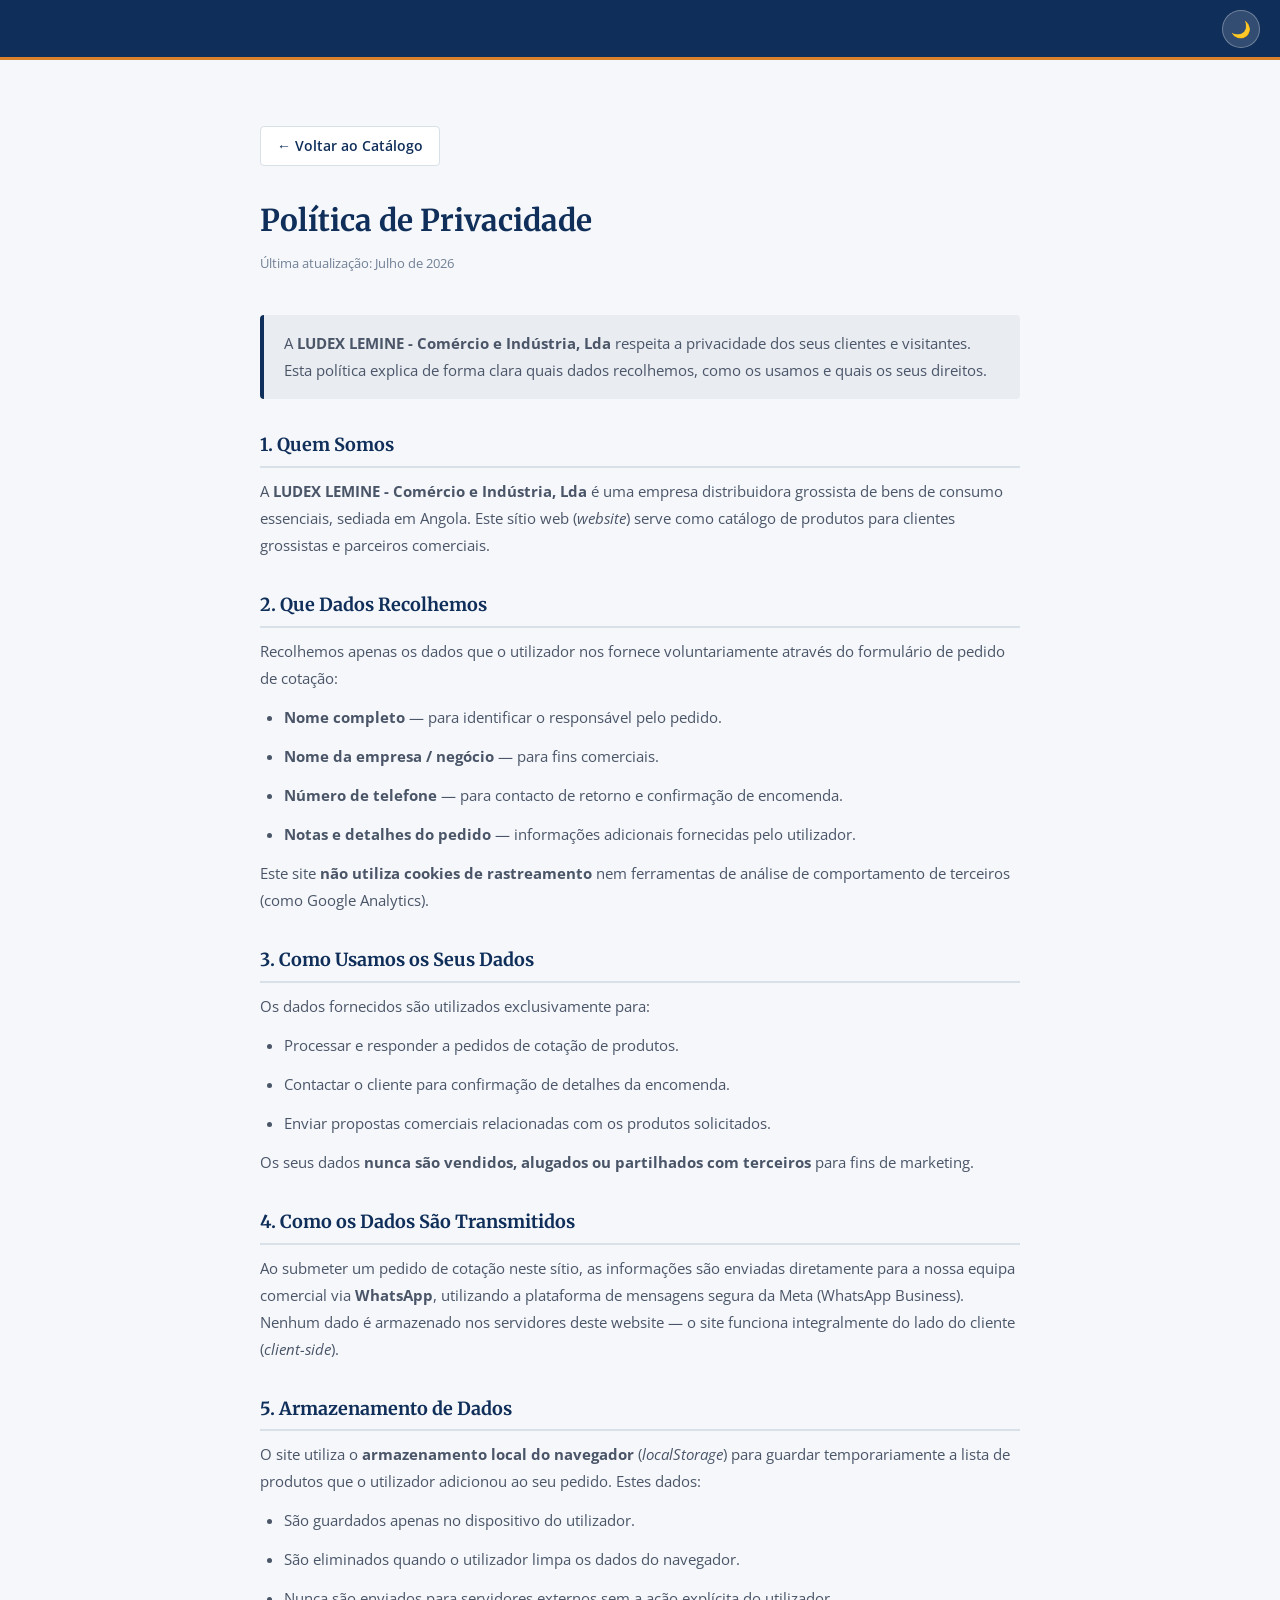
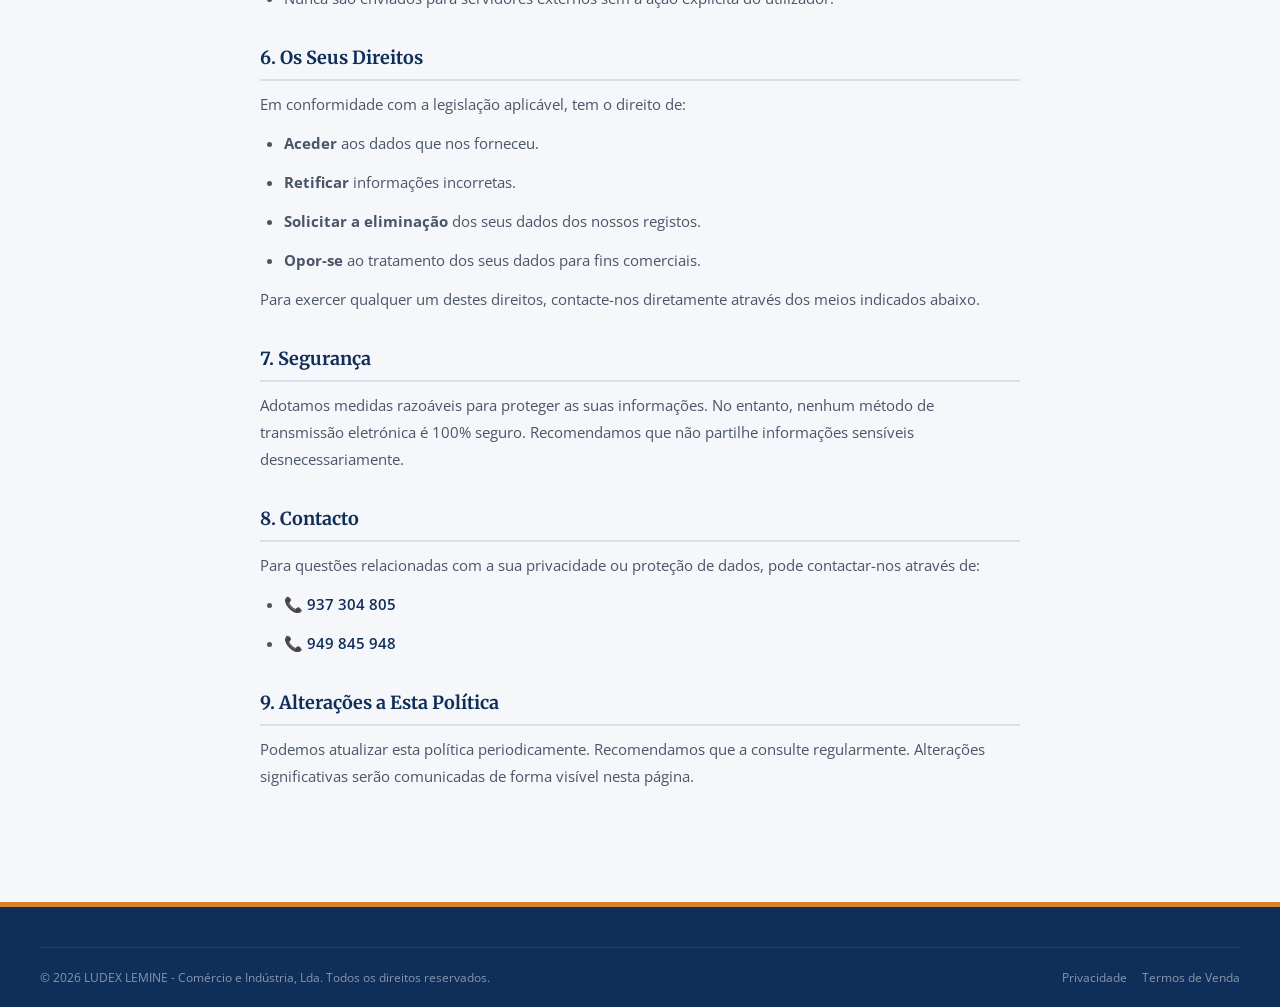
==== commit 60ae4743: "Update privacy policy to remove optional email field Removed optional email address from the privacy" ====
--- a/privacidade.html
+++ b/privacidade.html
@@ -153,7 +153,6 @@
             <li><strong>Nome completo</strong> — para identificar o responsável pelo pedido.</li>
             <li><strong>Nome da empresa / negócio</strong> — para fins comerciais.</li>
             <li><strong>Número de telefone</strong> — para contacto de retorno e confirmação de encomenda.</li>
-            <li><strong>Endereço de e-mail</strong> (opcional) — para envio de proposta comercial.</li>
             <li><strong>Notas e detalhes do pedido</strong> — informações adicionais fornecidas pelo utilizador.</li>
         </ul>
         <p>Este site <strong>não utiliza cookies de rastreamento</strong> nem ferramentas de análise de comportamento de
@@ -223,4 +222,4 @@
     <script src="theme.js"></script>
 </body>
 
-</html>+</html>
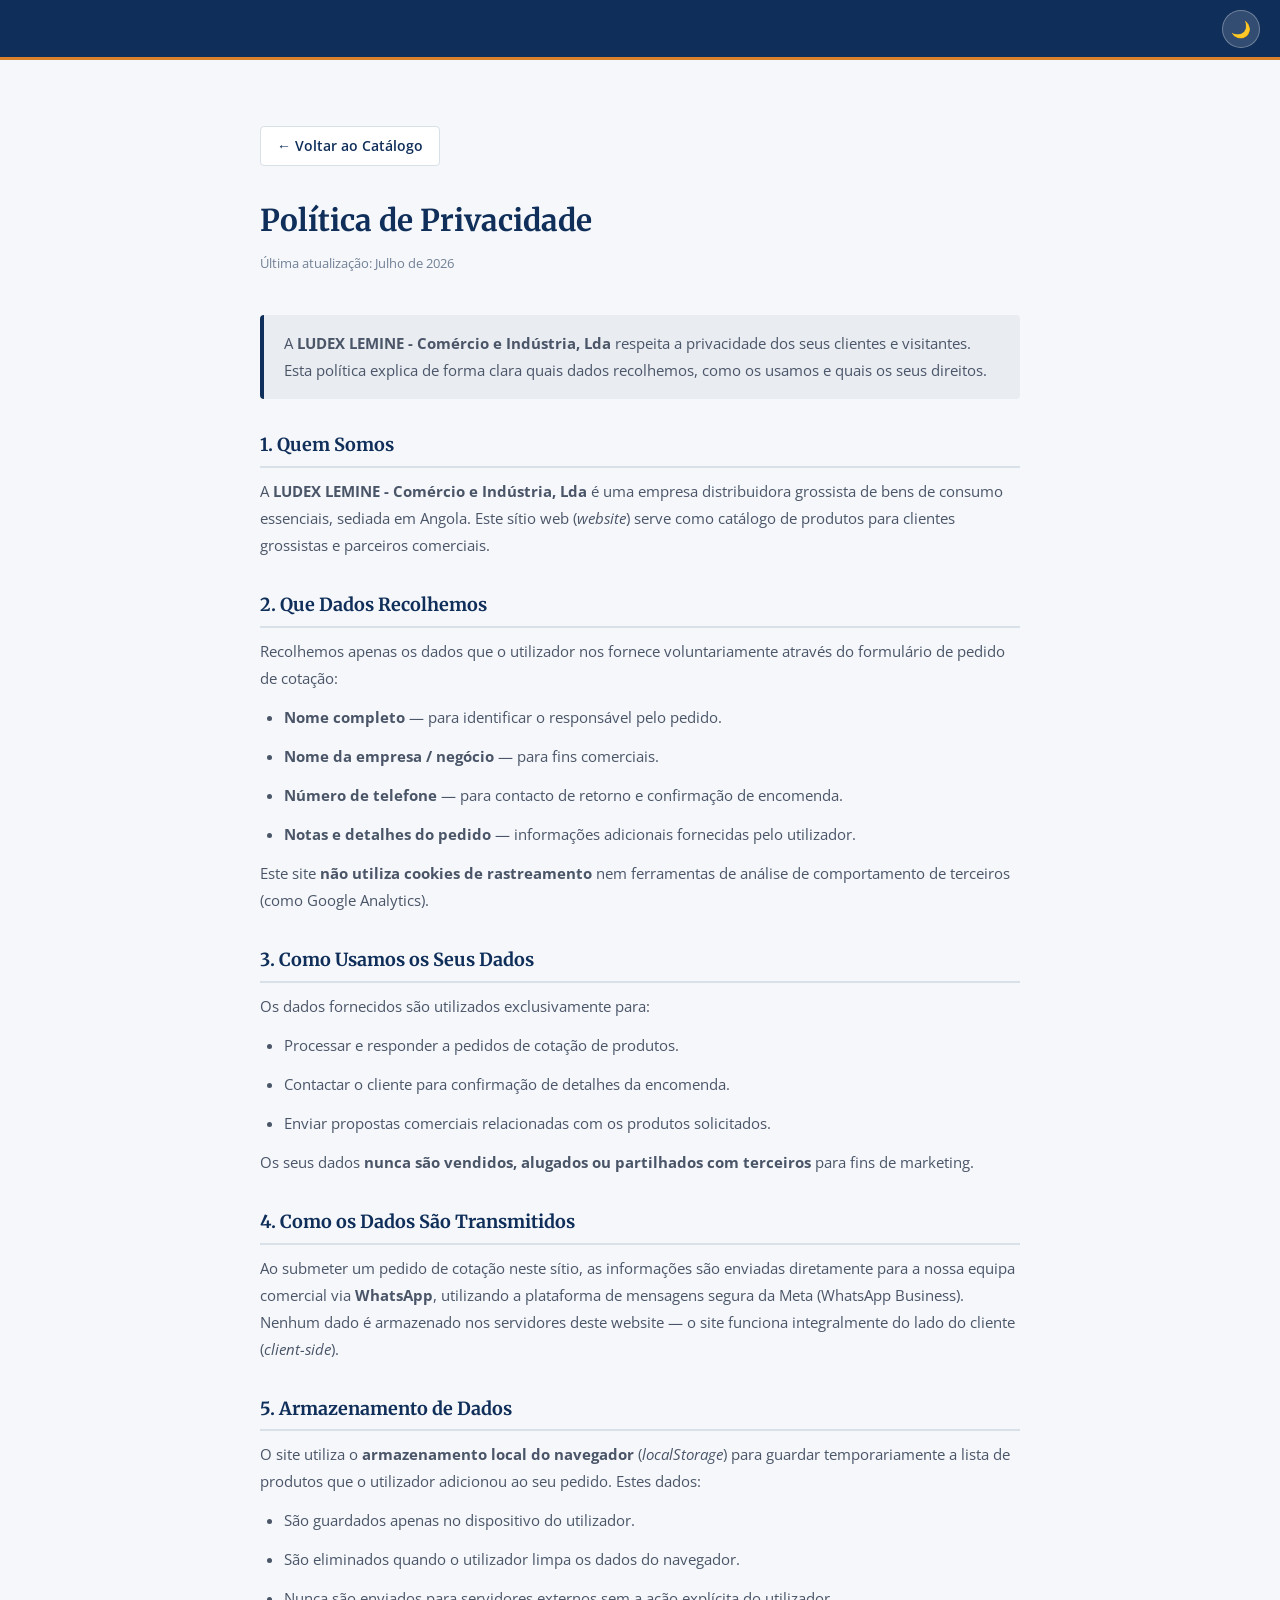
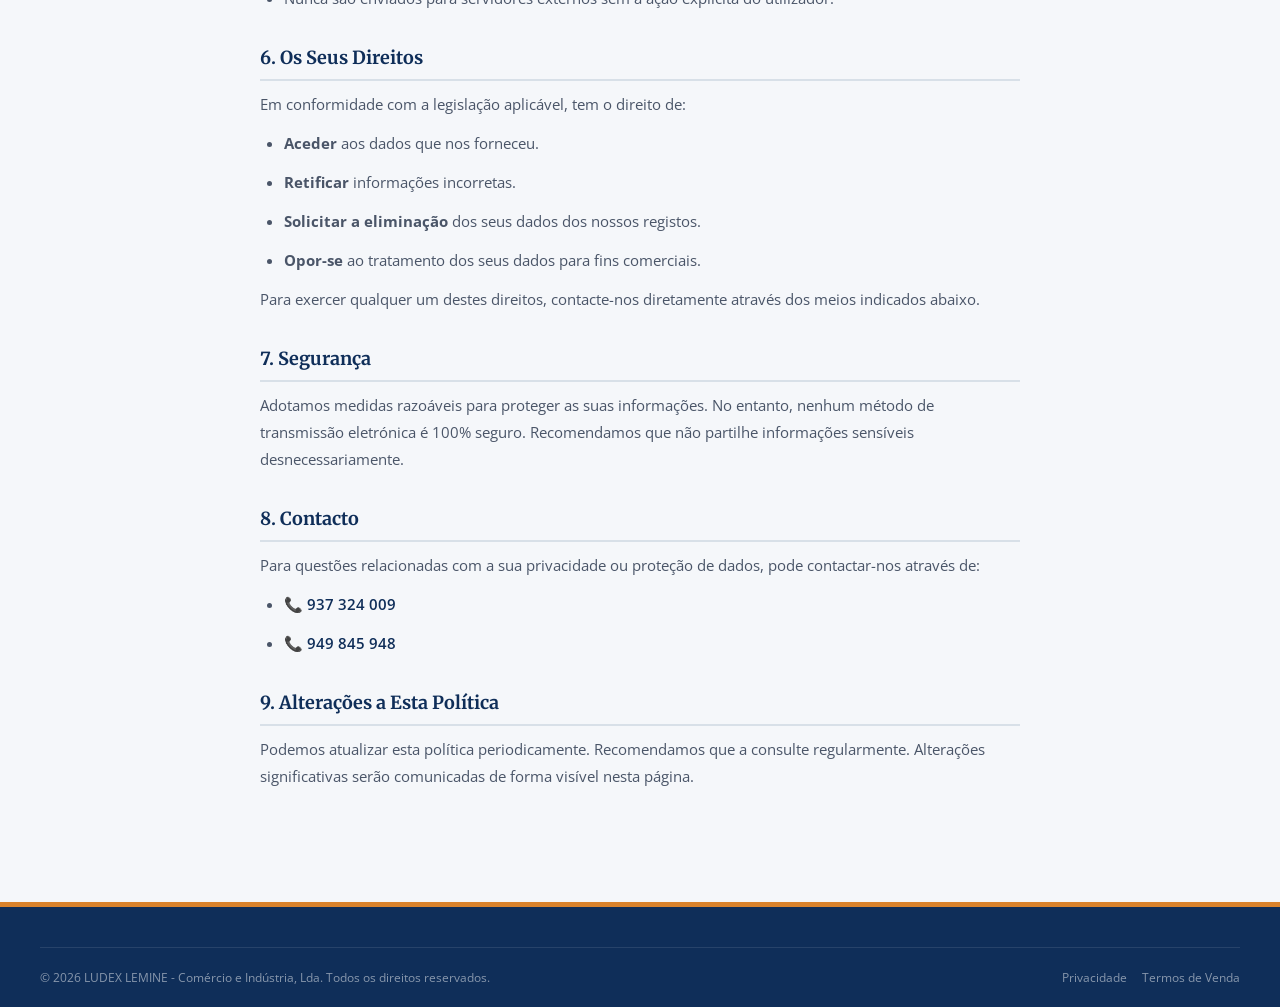
==== commit 8d149fa0: "Update contact phone number in privacidade.html" ====
--- a/privacidade.html
+++ b/privacidade.html
@@ -130,7 +130,7 @@
 
     <div class="legal-page">
         <br>
-        <a href="Index.html" class="back-link">← Voltar ao Catálogo</a>
+        <a href="index.html" class="back-link">← Voltar ao Catálogo</a>
 
         <h1>Política de Privacidade</h1>
         <p class="last-updated">Última atualização: Julho de 2026</p>
@@ -200,7 +200,7 @@
         <h2>8. Contacto</h2>
         <p>Para questões relacionadas com a sua privacidade ou proteção de dados, pode contactar-nos através de:</p>
         <ul>
-            <li>📞 <a href="tel:937304805" style="color: var(--color-primary); font-weight: 600;">937 304 805</a></li>
+            <li>📞 <a href="tel:937324009" style="color: var(--color-primary); font-weight: 600;">937 324 009</a></li>
             <li>📞 <a href="tel:949845948" style="color: var(--color-primary); font-weight: 600;">949 845 948</a></li>
         </ul>
 
